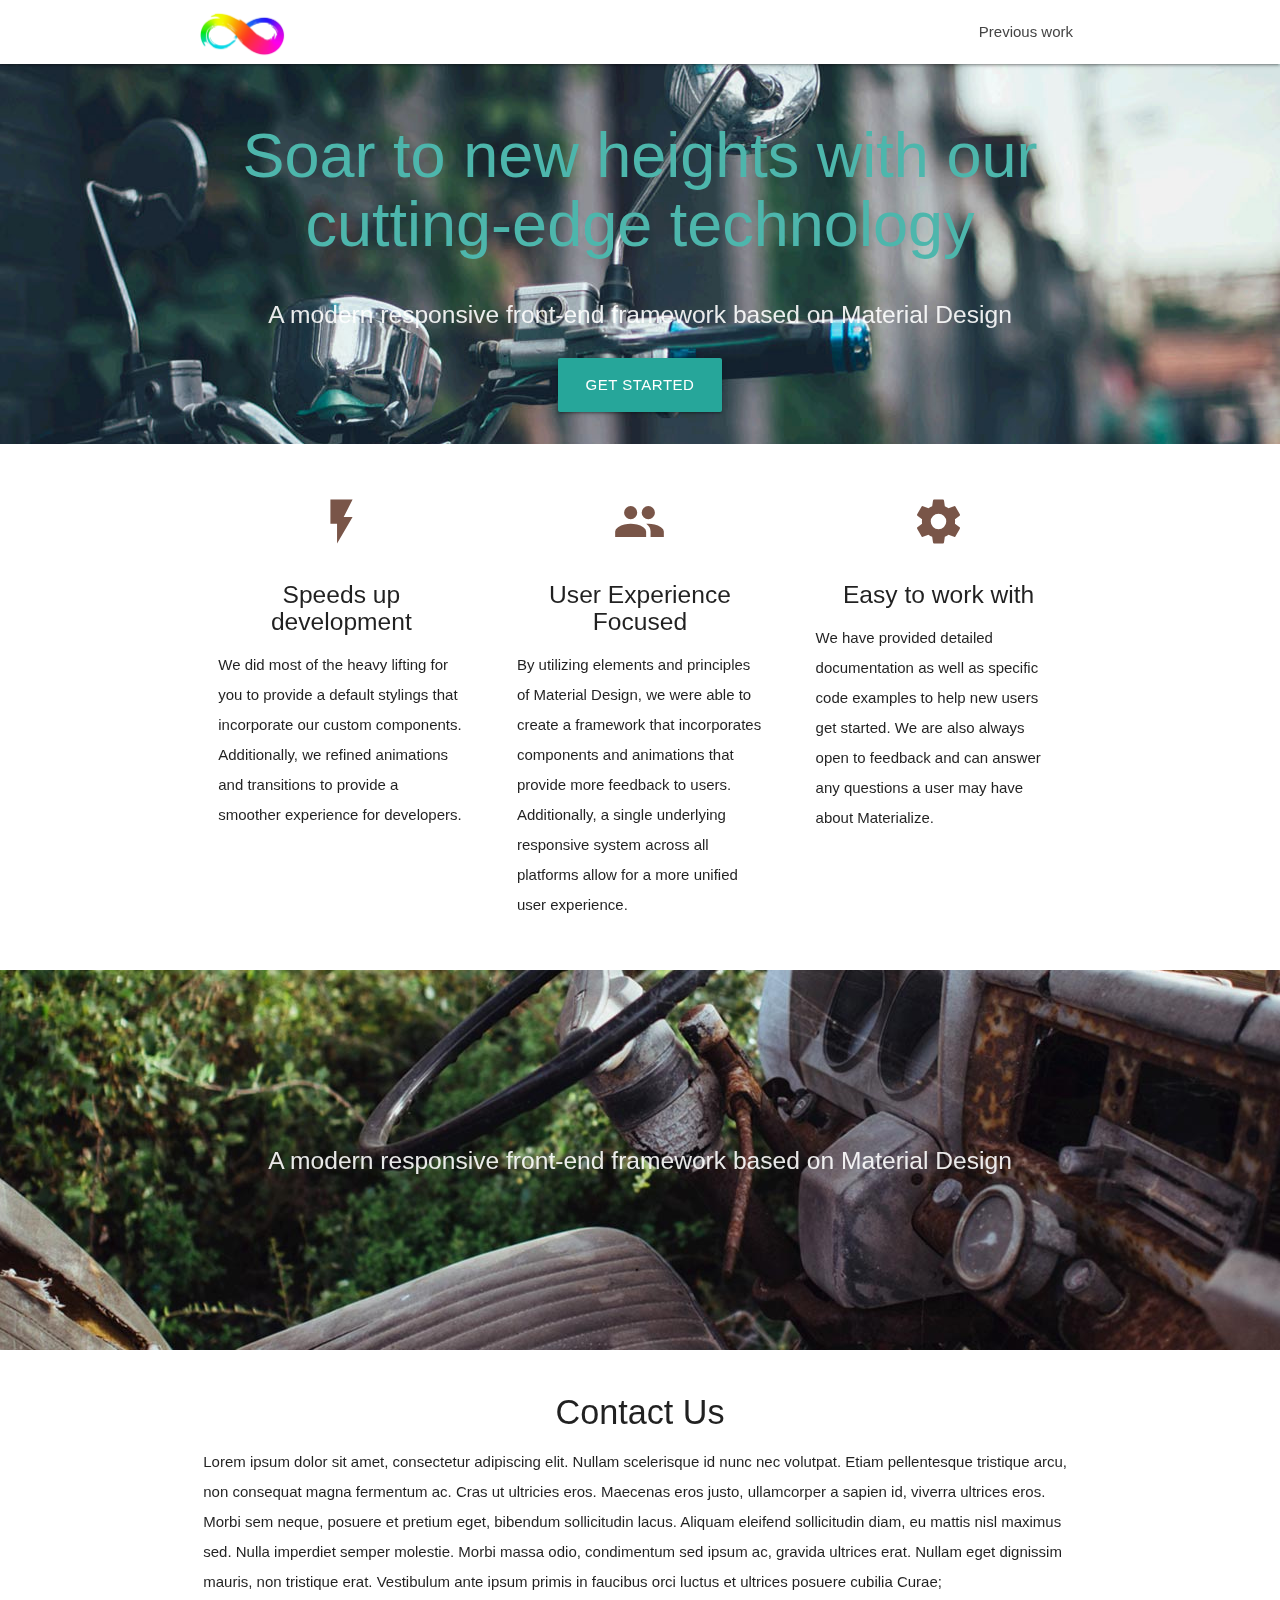
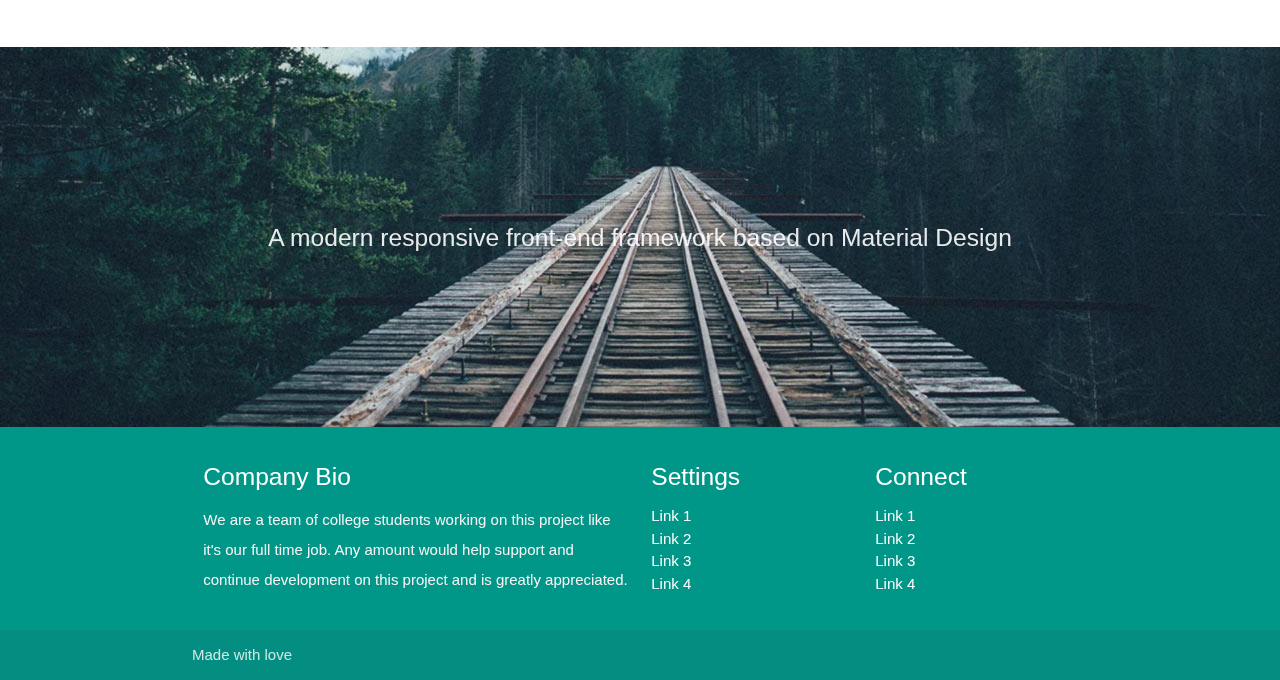
==== index.html @ ce15eb1c "change" ====
<!DOCTYPE html>
<html lang="en">
<head>
  <meta http-equiv="Content-Type" content="text/html; charset=UTF-8"/>
  <meta name="viewport" content="width=device-width, initial-scale=1"/>
  <title>byazit</title>

  <!-- CSS  -->
  <link href="https://fonts.googleapis.com/icon?family=Material+Icons" rel="stylesheet">
  <link href="css/materialize.min.css" type="text/css" rel="stylesheet" media="screen,projection"/>
  <link href="css/style.css" type="text/css" rel="stylesheet" media="screen,projection"/>
</head>
<body>
  <nav class="white" role="navigation">
    <div class="nav-wrapper container">
      <!-- <a id="logo-container" href="#" class="brand-logo">Logo</a> -->
	  <a href="https://byazit.github.io/"><img id="logo-container" src="logo.png" class="myLogo"></a>
      <ul class="right hide-on-med-and-down">
        <li><a href="#page-footer">Previous work</a></li>
      </ul>

      <ul id="nav-mobile" class="sidenav">
        <li><a href="#">Previous work</a></li>
      </ul>
      <a href="#" data-target="nav-mobile" class="sidenav-trigger"><i class="material-icons">menu</i></a>
    </div>
  </nav>

  <div id="index-banner" class="parallax-container">
    <div class="section no-pad-bot">
      <div class="container">
        <br><br>
        <h1 class="header center teal-text text-lighten-2">Soar to new heights with our cutting-edge technology</h1>
        <div class="row center">
          <h5 class="header col s12 light">A modern responsive front-end framework based on Material Design</h5>
        </div>
        <div class="row center">
          <a href="http://materializecss.com/getting-started.html" id="download-button" class="btn-large waves-effect waves-light teal lighten-1">Get Started</a>
        </div>
        <br><br>

      </div>
    </div>
    <div class="parallax"><img src="background1.jpg" alt="Unsplashed background img 1"></div>
  </div>


  <div class="container">
    <div class="section">

      <!--   Icon Section   -->
      <div class="row">
        <div class="col s12 m4">
          <div class="icon-block">
            <h2 class="center brown-text"><i class="material-icons">flash_on</i></h2>
            <h5 class="center">Speeds up development</h5>

            <p class="light">We did most of the heavy lifting for you to provide a default stylings that incorporate our custom components. Additionally, we refined animations and transitions to provide a smoother experience for developers.</p>
          </div>
        </div>

        <div class="col s12 m4">
          <div class="icon-block">
            <h2 class="center brown-text"><i class="material-icons">group</i></h2>
            <h5 class="center">User Experience Focused</h5>

            <p class="light">By utilizing elements and principles of Material Design, we were able to create a framework that incorporates components and animations that provide more feedback to users. Additionally, a single underlying responsive system across all platforms allow for a more unified user experience.</p>
          </div>
        </div>

        <div class="col s12 m4">
          <div class="icon-block">
            <h2 class="center brown-text"><i class="material-icons">settings</i></h2>
            <h5 class="center">Easy to work with</h5>

            <p class="light">We have provided detailed documentation as well as specific code examples to help new users get started. We are also always open to feedback and can answer any questions a user may have about Materialize.</p>
          </div>
        </div>
      </div>

    </div>
  </div>


  <div class="parallax-container valign-wrapper">
    <div class="section no-pad-bot">
      <div class="container">
        <div class="row center">
          <h5 class="header col s12 light">A modern responsive front-end framework based on Material Design</h5>
        </div>
      </div>
    </div>
    <div class="parallax"><img src="background2.jpg" alt="Unsplashed background img 2"></div>
  </div>

  <div class="container">
    <div class="section">

      <div class="row">
        <div class="col s12 center">
          <h3><i class="mdi-content-send brown-text"></i></h3>
          <h4>Contact Us</h4>
          <p class="left-align light">Lorem ipsum dolor sit amet, consectetur adipiscing elit. Nullam scelerisque id nunc nec volutpat. Etiam pellentesque tristique arcu, non consequat magna fermentum ac. Cras ut ultricies eros. Maecenas eros justo, ullamcorper a sapien id, viverra ultrices eros. Morbi sem neque, posuere et pretium eget, bibendum sollicitudin lacus. Aliquam eleifend sollicitudin diam, eu mattis nisl maximus sed. Nulla imperdiet semper molestie. Morbi massa odio, condimentum sed ipsum ac, gravida ultrices erat. Nullam eget dignissim mauris, non tristique erat. Vestibulum ante ipsum primis in faucibus orci luctus et ultrices posuere cubilia Curae;</p>
        </div>
      </div>

    </div>
  </div>


  <div class="parallax-container valign-wrapper" id="previous-work">
    <div class="section no-pad-bot">
      <div class="container">
        <div class="row center">
          <h5 class="header col s12 light">A modern responsive front-end framework based on Material Design</h5>
        </div>
      </div>
    </div>
    <div class="parallax"><img src="background3.jpg" alt="Unsplashed background img 3"></div>
  </div>

  <footer class="page-footer teal">
    <div class="container">
      <div class="row">
        <div class="col l6 s12">
          <h5 class="white-text">Company Bio</h5>
          <p class="grey-text text-lighten-4">We are a team of college students working on this project like it's our full time job. Any amount would help support and continue development on this project and is greatly appreciated.</p>


        </div>
        <div class="col l3 s12">
          <h5 class="white-text">Settings</h5>
          <ul>
            <li><a class="white-text" href="#!">Link 1</a></li>
            <li><a class="white-text" href="#!">Link 2</a></li>
            <li><a class="white-text" href="#!">Link 3</a></li>
            <li><a class="white-text" href="#!">Link 4</a></li>
          </ul>
        </div>
        <div class="col l3 s12">
          <h5 class="white-text">Connect</h5>
          <ul>
            <li><a class="white-text" href="#!">Link 1</a></li>
            <li><a class="white-text" href="#!">Link 2</a></li>
            <li><a class="white-text" href="#!">Link 3</a></li>
            <li><a class="white-text" href="#!">Link 4</a></li>
          </ul>
        </div>
      </div>
    </div>
    <div class="footer-copyright">
      <div class="container">
        Made with love
      </div>
    </div>
  </footer>


  <!--  Scripts-->
  <script src="https://code.jquery.com/jquery-2.1.1.min.js"></script>
  <script src="js/materialize.min.js"></script>
  <script src="js/init.js"></script>

  </body>
</html>
---- css/style.css ----
/* Custom Stylesheet */
/**
 * Use this file to override Materialize files so you can update
 * the core Materialize files in the future
 *
 * Made By MaterializeCSS.com
 */

nav ul a,
nav .brand-logo {
  color: #444;
}

p {
  line-height: 2rem;
}

.sidenav-trigger {
  color: #26a69a;
}

.parallax-container {
  min-height: 380px;
  line-height: 0;
  height: auto;
  color: rgba(255,255,255,.9);
}
  .parallax-container .section {
    width: 100%;
  }

@media only screen and (max-width : 992px) {
  .parallax-container .section {
    position: absolute;
    top: 40%;
  }
  #index-banner .section {
    top: 10%;
  }
}

@media only screen and (max-width : 600px) {
  #index-banner .section {
    top: 0;
  }
}

.icon-block {
  padding: 0 15px;
}
.icon-block .material-icons {
  font-size: inherit;
}

footer.page-footer {
  margin: 0;
}
/****byazit***/
.myLogo{  
  border-radius: 4px;
  padding: 5px;
  width: 100px;
}
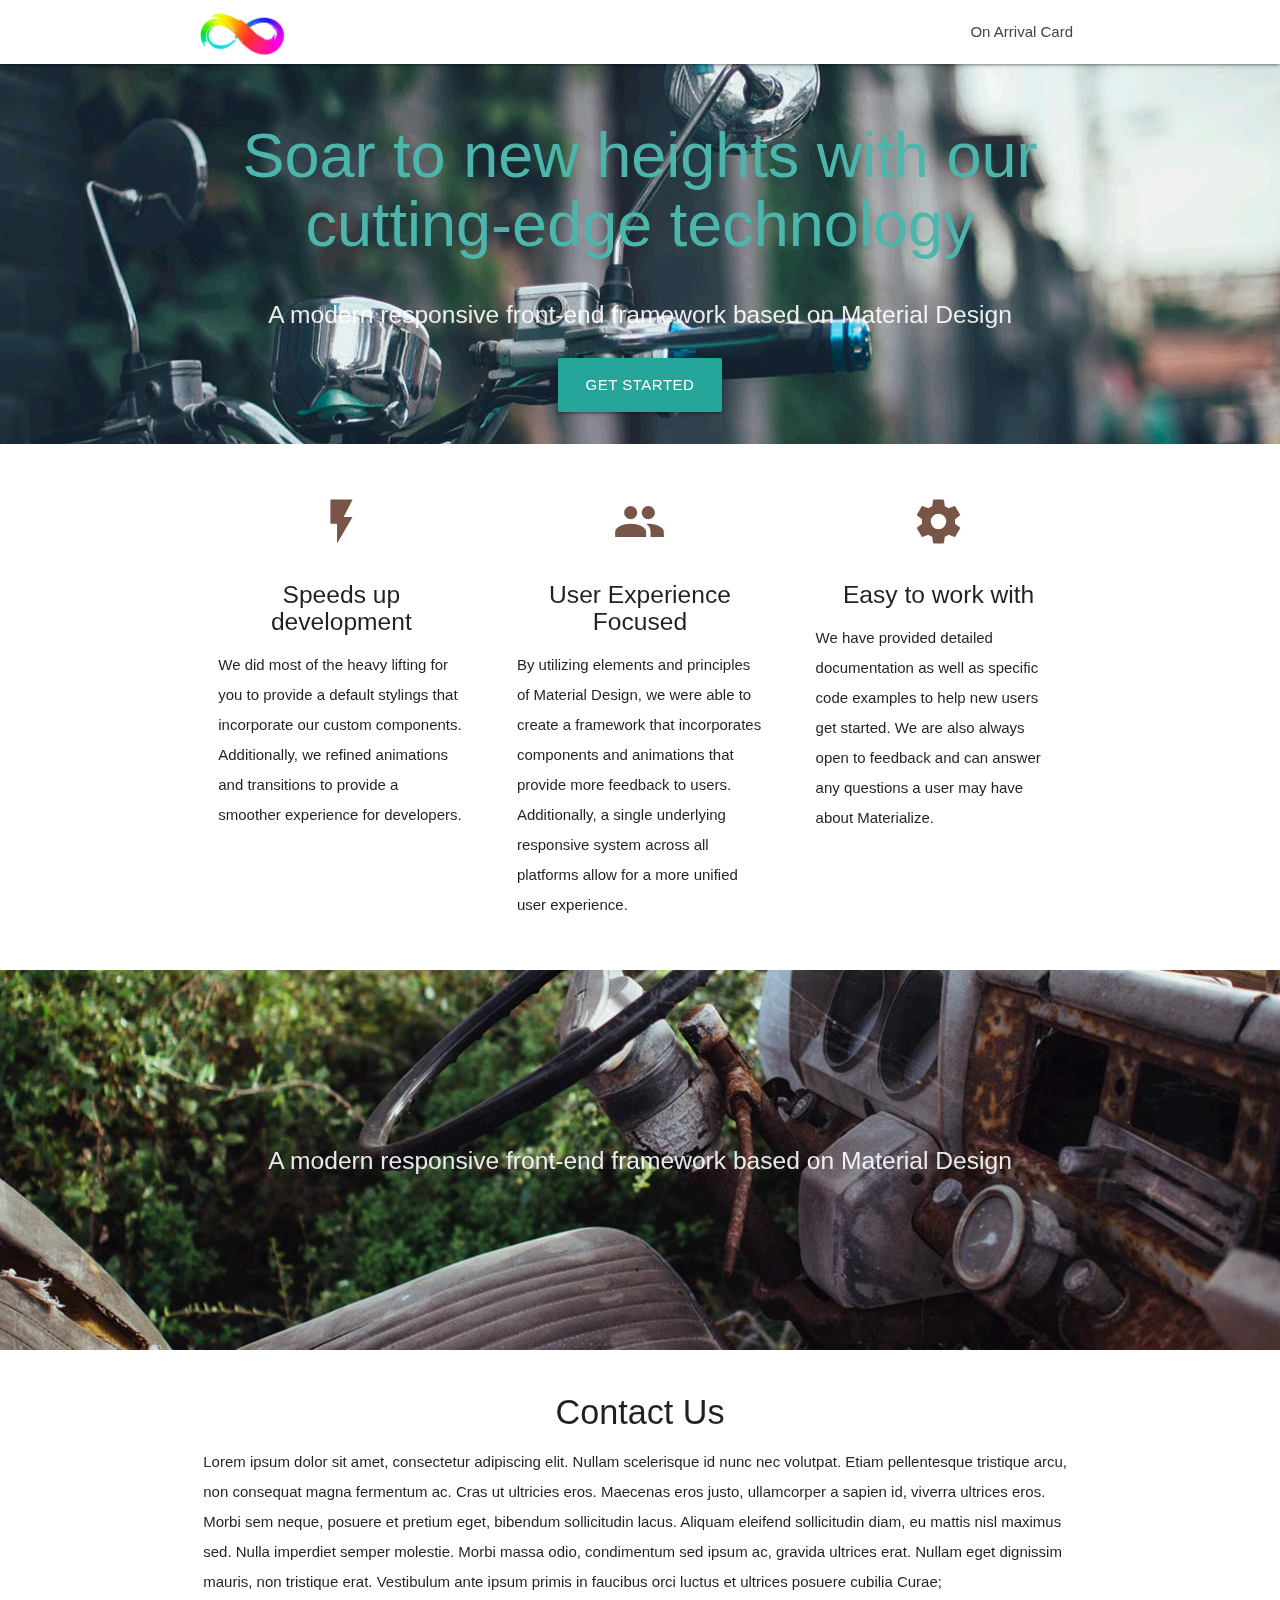
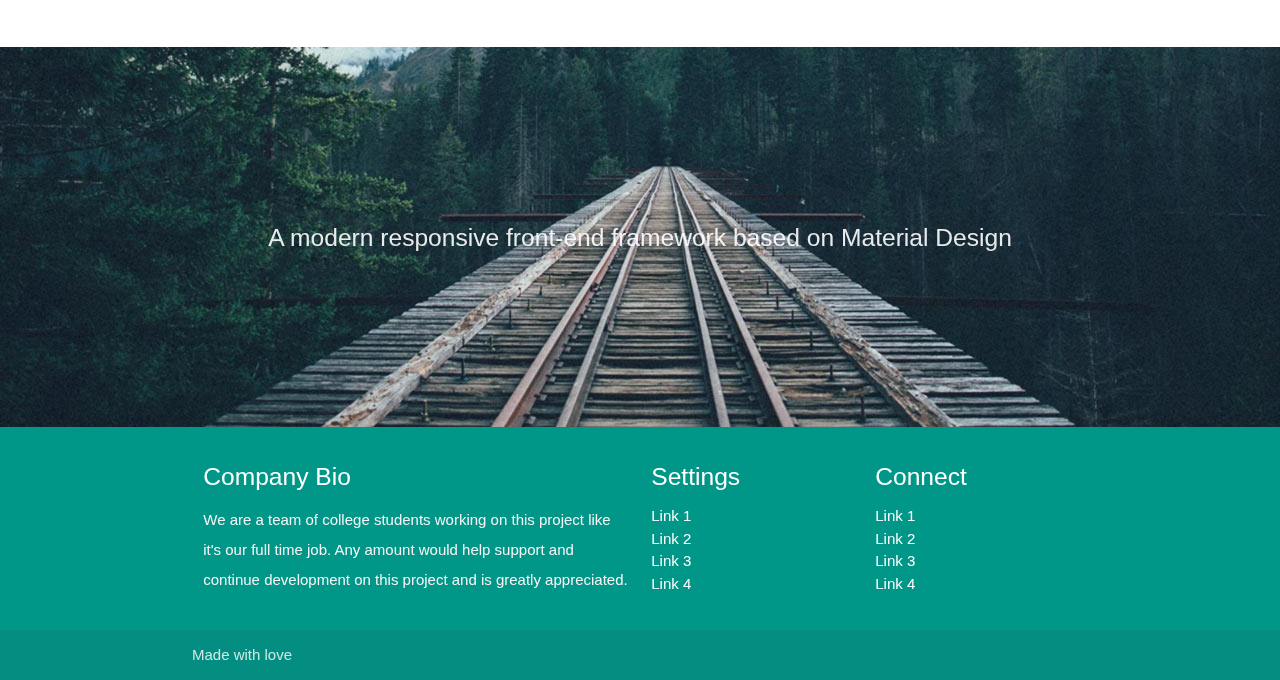
==== commit 21174b6e: "on arrival card" ====
--- a/index.html
+++ b/index.html
@@ -16,11 +16,11 @@
       <!-- <a id="logo-container" href="#" class="brand-logo">Logo</a> -->
 	  <a href="https://byazit.github.io/"><img id="logo-container" src="logo.png" class="myLogo"></a>
       <ul class="right hide-on-med-and-down">
-        <li><a href="#page-footer">Previous work</a></li>
+        <li><a href="/onArrCard.html">On Arrival Card</a></li>
       </ul>
 
       <ul id="nav-mobile" class="sidenav">
-        <li><a href="#">Previous work</a></li>
+        <li><a href="/onArrCard.html">On Arrival Card</a></li>
       </ul>
       <a href="#" data-target="nav-mobile" class="sidenav-trigger"><i class="material-icons">menu</i></a>
     </div>
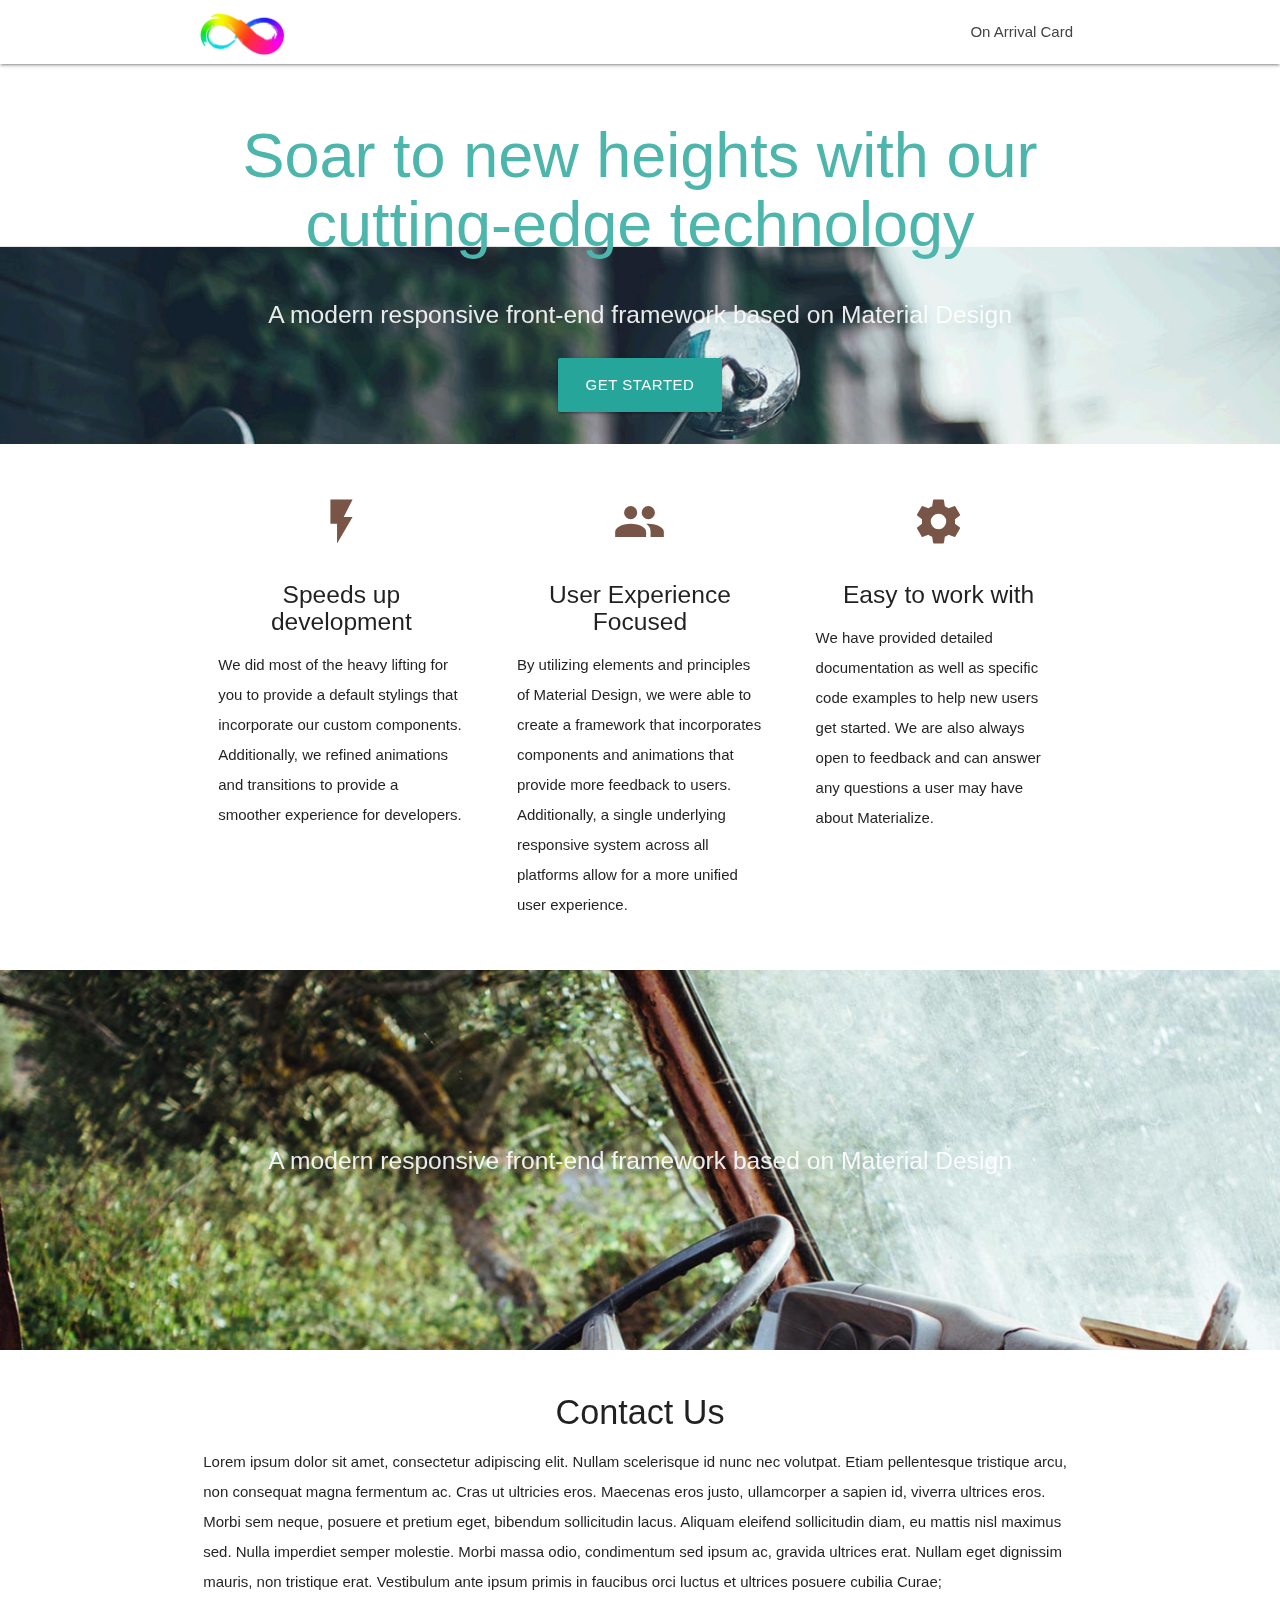
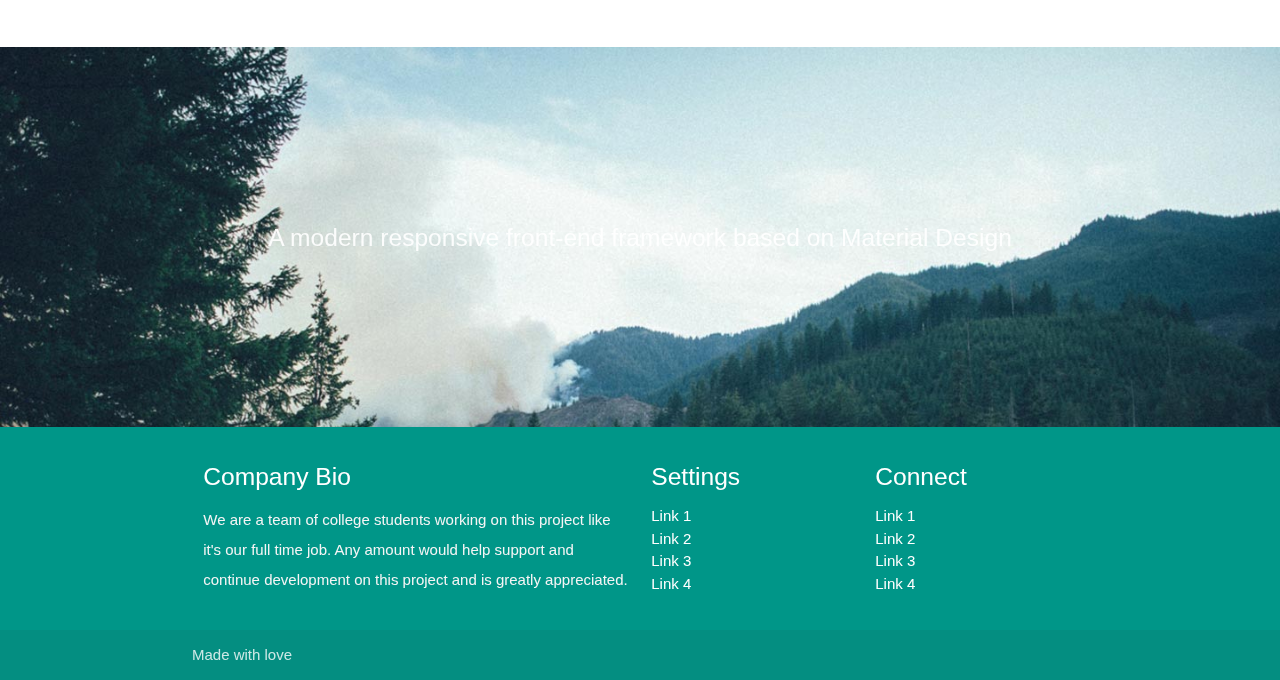
==== commit cc0df21c: "fixed picture" ====
--- a/index.html
+++ b/index.html
@@ -14,7 +14,7 @@
   <nav class="white" role="navigation">
     <div class="nav-wrapper container">
       <!-- <a id="logo-container" href="#" class="brand-logo">Logo</a> -->
-	  <a href="https://byazit.github.io/"><img id="logo-container" src="logo.png" class="myLogo"></a>
+	  <a href="https://byazit.github.io/"><img id="logo-container" src="images/logo.png" class="myLogo"></a>
       <ul class="right hide-on-med-and-down">
         <li><a href="/onArrCard.html">On Arrival Card</a></li>
       </ul>
@@ -41,7 +41,7 @@
 
       </div>
     </div>
-    <div class="parallax"><img src="background1.jpg" alt="Unsplashed background img 1"></div>
+    <div class="parallax"><img src="images/background1.jpg" alt="Unsplashed background img 1"></div>
   </div>
 
 
@@ -90,7 +90,7 @@
         </div>
       </div>
     </div>
-    <div class="parallax"><img src="background2.jpg" alt="Unsplashed background img 2"></div>
+    <div class="parallax"><img src="images/background2.jpg" alt="Unsplashed background img 2"></div>
   </div>
 
   <div class="container">
@@ -116,7 +116,7 @@
         </div>
       </div>
     </div>
-    <div class="parallax"><img src="background3.jpg" alt="Unsplashed background img 3"></div>
+    <div class="parallax"><img src="images/background3.jpg" alt="Unsplashed background img 3"></div>
   </div>
 
   <footer class="page-footer teal">
--- a/css/style.css
+++ b/css/style.css
@@ -23,17 +23,19 @@
   min-height: 380px;
   line-height: 0;
   height: auto;
-  color: rgba(255,255,255,.9);
+  color: rgba(255, 255, 255, .9);
 }
-  .parallax-container .section {
-    width: 100%;
-  }
+
+.parallax-container .section {
+  width: 100%;
+}
 
 @media only screen and (max-width : 992px) {
   .parallax-container .section {
     position: absolute;
     top: 40%;
   }
+
   #index-banner .section {
     top: 10%;
   }
@@ -48,6 +50,7 @@
 .icon-block {
   padding: 0 15px;
 }
+
 .icon-block .material-icons {
   font-size: inherit;
 }
@@ -55,9 +58,77 @@
 footer.page-footer {
   margin: 0;
 }
+
 /****byazit***/
-.myLogo{  
+.myLogo {
   border-radius: 4px;
   padding: 5px;
   width: 100px;
+}
+
+/* Custom styles to center the image within each column */
+.center-img {
+  display: flex;
+  justify-content: center;
+  align-items: center;
+  height: 100%;
+  /* Ensures the image takes the full height of the column */
+}
+
+/* Custom styles to add a black border to rows and columns */
+.blackBorder {
+  padding-top: 40px;
+  border: 1px solid black;
+  margin-bottom: 10px;
+  margin-top: 100px;
+}
+
+.col:last-child {
+  border-right: none;
+  /* Remove right border for the last column in each row */
+}
+
+.tableMid {
+  border: 1px solid #ddd;
+  margin-left: auto;
+  margin-right: auto;
+  position: relative;
+  width: 40vw;
+}
+.fullWidth{
+  width:100%;
+}
+.cusTwoWidth{
+  min-width: 25vh;
+}
+.cusThreeWidth{
+  width: 20%;
+}
+.dateDiv{
+  float: left; 
+  margin-left: 10px;
+}
+th,
+td {  
+  padding: 8px;
+}
+.blackBorder td{
+  border: 1px solid black;
+}
+.blackBorderBottom{
+  border-bottom: 1px solid black;
+}
+
+input[type="text"] {
+  border: none;
+  outline: none;
+}
+
+input[type="text"]::placeholder {
+  color: black;
+}
+img {
+  top: 0;
+  left: 0;
+  width: 40vw;
 }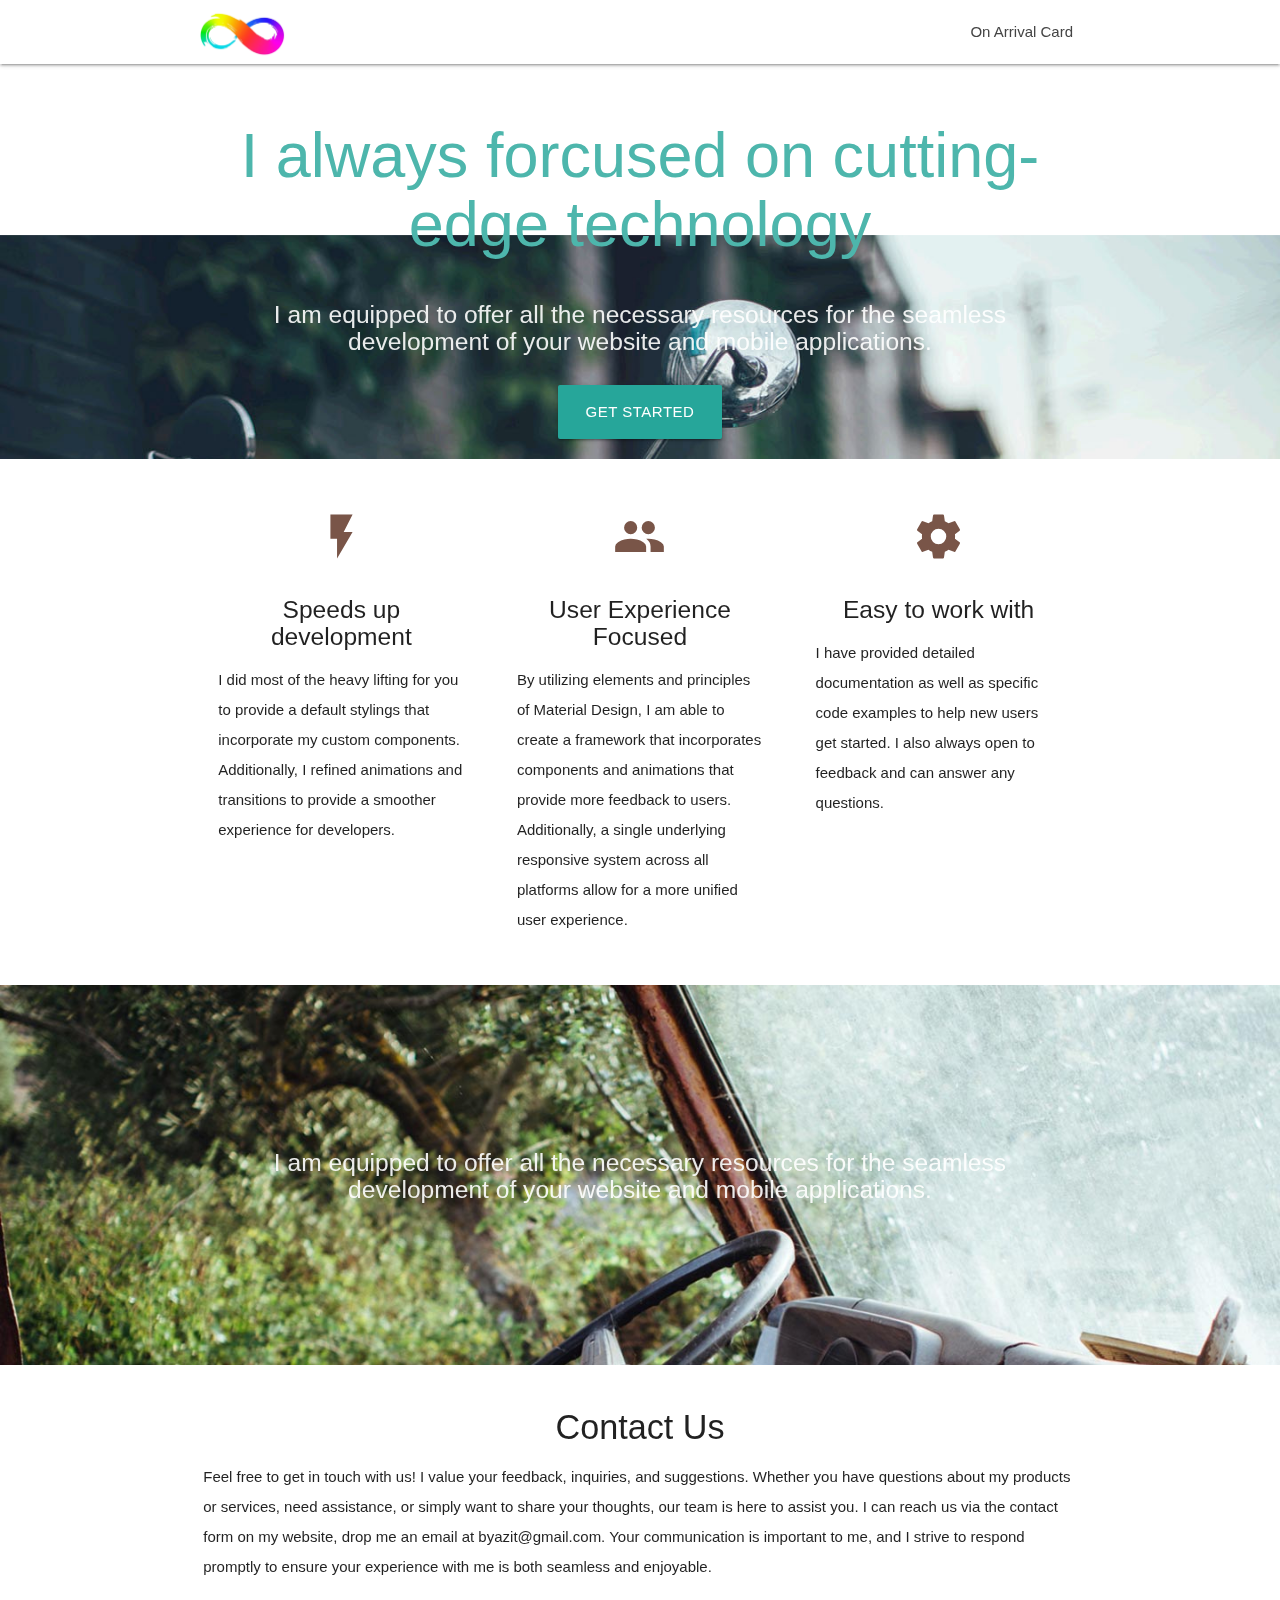
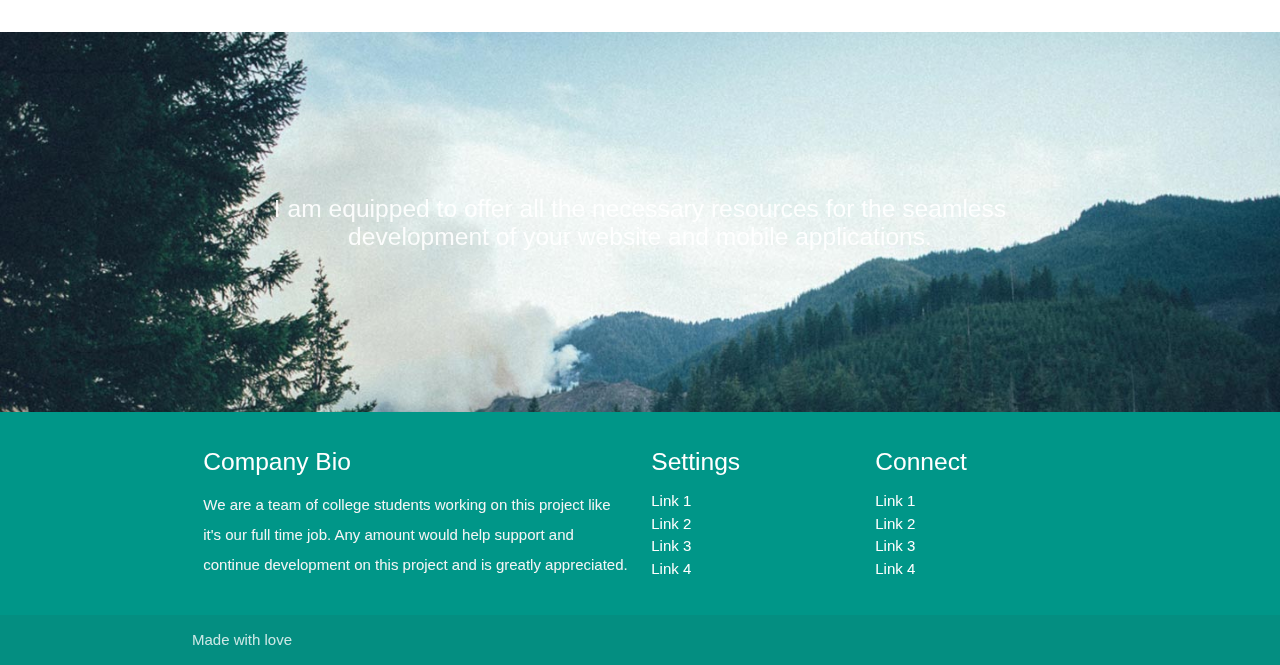
==== commit cafb1f39: "minor change" ====
--- a/index.html
+++ b/index.html
@@ -30,9 +30,9 @@
     <div class="section no-pad-bot">
       <div class="container">
         <br><br>
-        <h1 class="header center teal-text text-lighten-2">Soar to new heights with our cutting-edge technology</h1>
+        <h1 class="header center teal-text text-lighten-2">I always forcused on cutting-edge technology</h1>
         <div class="row center">
-          <h5 class="header col s12 light">A modern responsive front-end framework based on Material Design</h5>
+          <h5 class="header col s12 light">I am equipped to offer all the necessary resources for the seamless development of your website and mobile applications.</h5>
         </div>
         <div class="row center">
           <a href="http://materializecss.com/getting-started.html" id="download-button" class="btn-large waves-effect waves-light teal lighten-1">Get Started</a>
@@ -55,7 +55,7 @@
             <h2 class="center brown-text"><i class="material-icons">flash_on</i></h2>
             <h5 class="center">Speeds up development</h5>
 
-            <p class="light">We did most of the heavy lifting for you to provide a default stylings that incorporate our custom components. Additionally, we refined animations and transitions to provide a smoother experience for developers.</p>
+             <p class="light">I did most of the heavy lifting for you to provide a default stylings that incorporate my custom components. Additionally, I refined animations and transitions to provide a smoother experience for developers.</p>
           </div>
         </div>
 
@@ -64,7 +64,7 @@
             <h2 class="center brown-text"><i class="material-icons">group</i></h2>
             <h5 class="center">User Experience Focused</h5>
 
-            <p class="light">By utilizing elements and principles of Material Design, we were able to create a framework that incorporates components and animations that provide more feedback to users. Additionally, a single underlying responsive system across all platforms allow for a more unified user experience.</p>
+            <p class="light">By utilizing elements and principles of Material Design, I am able to create a framework that incorporates components and animations that provide more feedback to users. Additionally, a single underlying responsive system across all platforms allow for a more unified user experience.</p>
           </div>
         </div>
 
@@ -73,7 +73,7 @@
             <h2 class="center brown-text"><i class="material-icons">settings</i></h2>
             <h5 class="center">Easy to work with</h5>
 
-            <p class="light">We have provided detailed documentation as well as specific code examples to help new users get started. We are also always open to feedback and can answer any questions a user may have about Materialize.</p>
+            <p class="light">I have provided detailed documentation as well as specific code examples to help new users get started. I also always open to feedback and can answer any questions.</p>
           </div>
         </div>
       </div>
@@ -86,7 +86,7 @@
     <div class="section no-pad-bot">
       <div class="container">
         <div class="row center">
-          <h5 class="header col s12 light">A modern responsive front-end framework based on Material Design</h5>
+          <h5 class="header col s12 light">I am equipped to offer all the necessary resources for the seamless development of your website and mobile applications.</h5>
         </div>
       </div>
     </div>
@@ -100,7 +100,7 @@
         <div class="col s12 center">
           <h3><i class="mdi-content-send brown-text"></i></h3>
           <h4>Contact Us</h4>
-          <p class="left-align light">Lorem ipsum dolor sit amet, consectetur adipiscing elit. Nullam scelerisque id nunc nec volutpat. Etiam pellentesque tristique arcu, non consequat magna fermentum ac. Cras ut ultricies eros. Maecenas eros justo, ullamcorper a sapien id, viverra ultrices eros. Morbi sem neque, posuere et pretium eget, bibendum sollicitudin lacus. Aliquam eleifend sollicitudin diam, eu mattis nisl maximus sed. Nulla imperdiet semper molestie. Morbi massa odio, condimentum sed ipsum ac, gravida ultrices erat. Nullam eget dignissim mauris, non tristique erat. Vestibulum ante ipsum primis in faucibus orci luctus et ultrices posuere cubilia Curae;</p>
+          <p class="left-align light">Feel free to get in touch with us! I value your feedback, inquiries, and suggestions. Whether you have questions about my products or services, need assistance, or simply want to share your thoughts, our team is here to assist you. I can reach us via the contact form on my website, drop me an email at byazit@gmail.com. Your communication is important to me, and I strive to respond promptly to ensure your experience with me is both seamless and enjoyable.</p>
         </div>
       </div>
 
@@ -112,7 +112,7 @@
     <div class="section no-pad-bot">
       <div class="container">
         <div class="row center">
-          <h5 class="header col s12 light">A modern responsive front-end framework based on Material Design</h5>
+          <h5 class="header col s12 light">I am equipped to offer all the necessary resources for the seamless development of your website and mobile applications.</h5>
         </div>
       </div>
     </div>
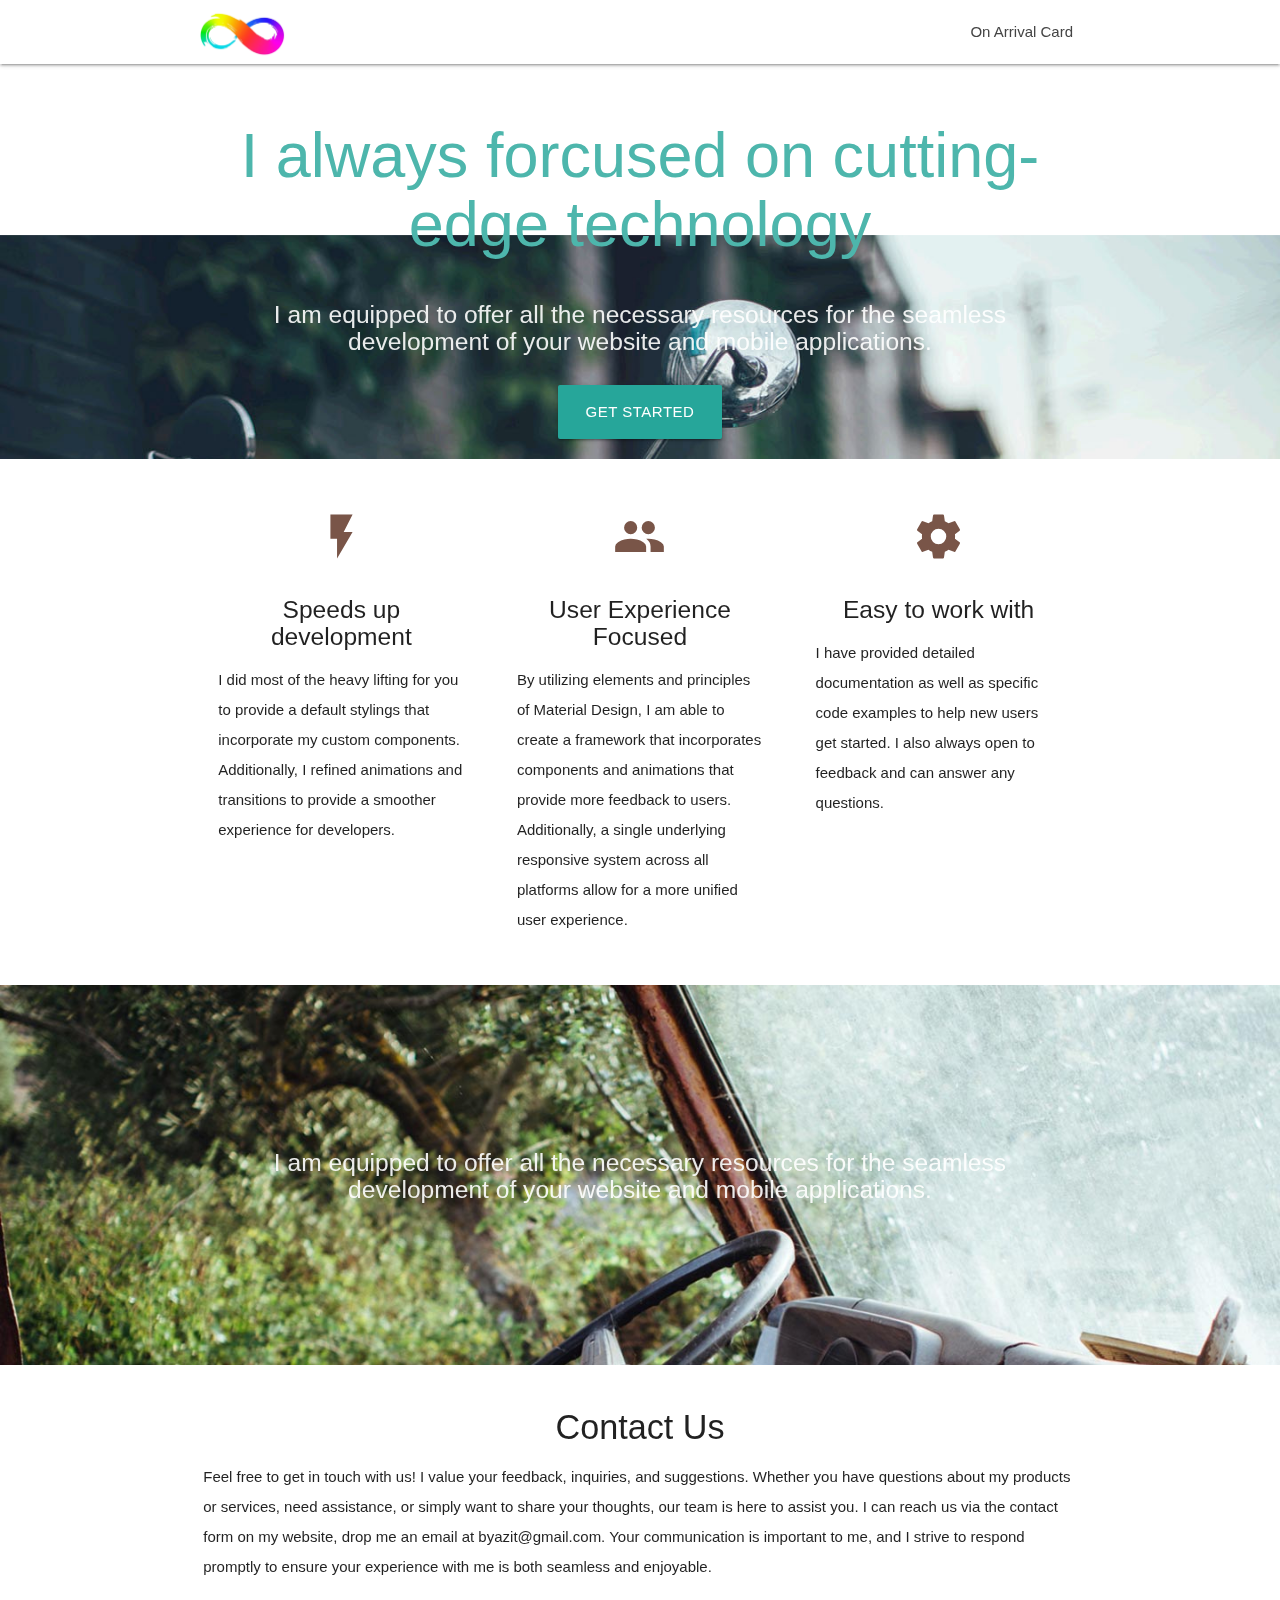
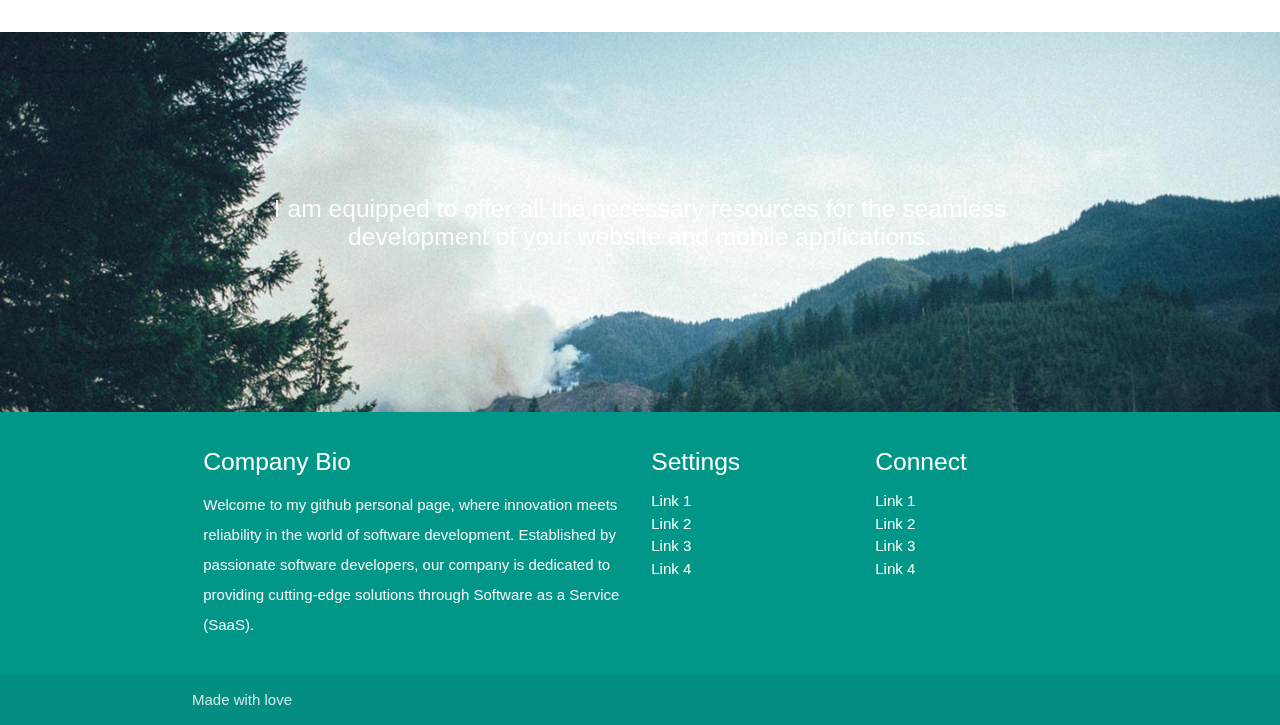
==== commit 0f87f93c: "minor changes" ====
--- a/index.html
+++ b/index.html
@@ -35,7 +35,7 @@
           <h5 class="header col s12 light">I am equipped to offer all the necessary resources for the seamless development of your website and mobile applications.</h5>
         </div>
         <div class="row center">
-          <a href="http://materializecss.com/getting-started.html" id="download-button" class="btn-large waves-effect waves-light teal lighten-1">Get Started</a>
+          <a href="#" id="download-button" class="btn-large waves-effect waves-light teal lighten-1">Get Started</a>
         </div>
         <br><br>
 
@@ -124,9 +124,7 @@
       <div class="row">
         <div class="col l6 s12">
           <h5 class="white-text">Company Bio</h5>
-          <p class="grey-text text-lighten-4">We are a team of college students working on this project like it's our full time job. Any amount would help support and continue development on this project and is greatly appreciated.</p>
-
-
+          <p class="grey-text text-lighten-4">Welcome to my github personal page, where innovation meets reliability in the world of software development. Established by passionate software developers, our company is dedicated to providing cutting-edge solutions through Software as a Service (SaaS).</p>
         </div>
         <div class="col l3 s12">
           <h5 class="white-text">Settings</h5>
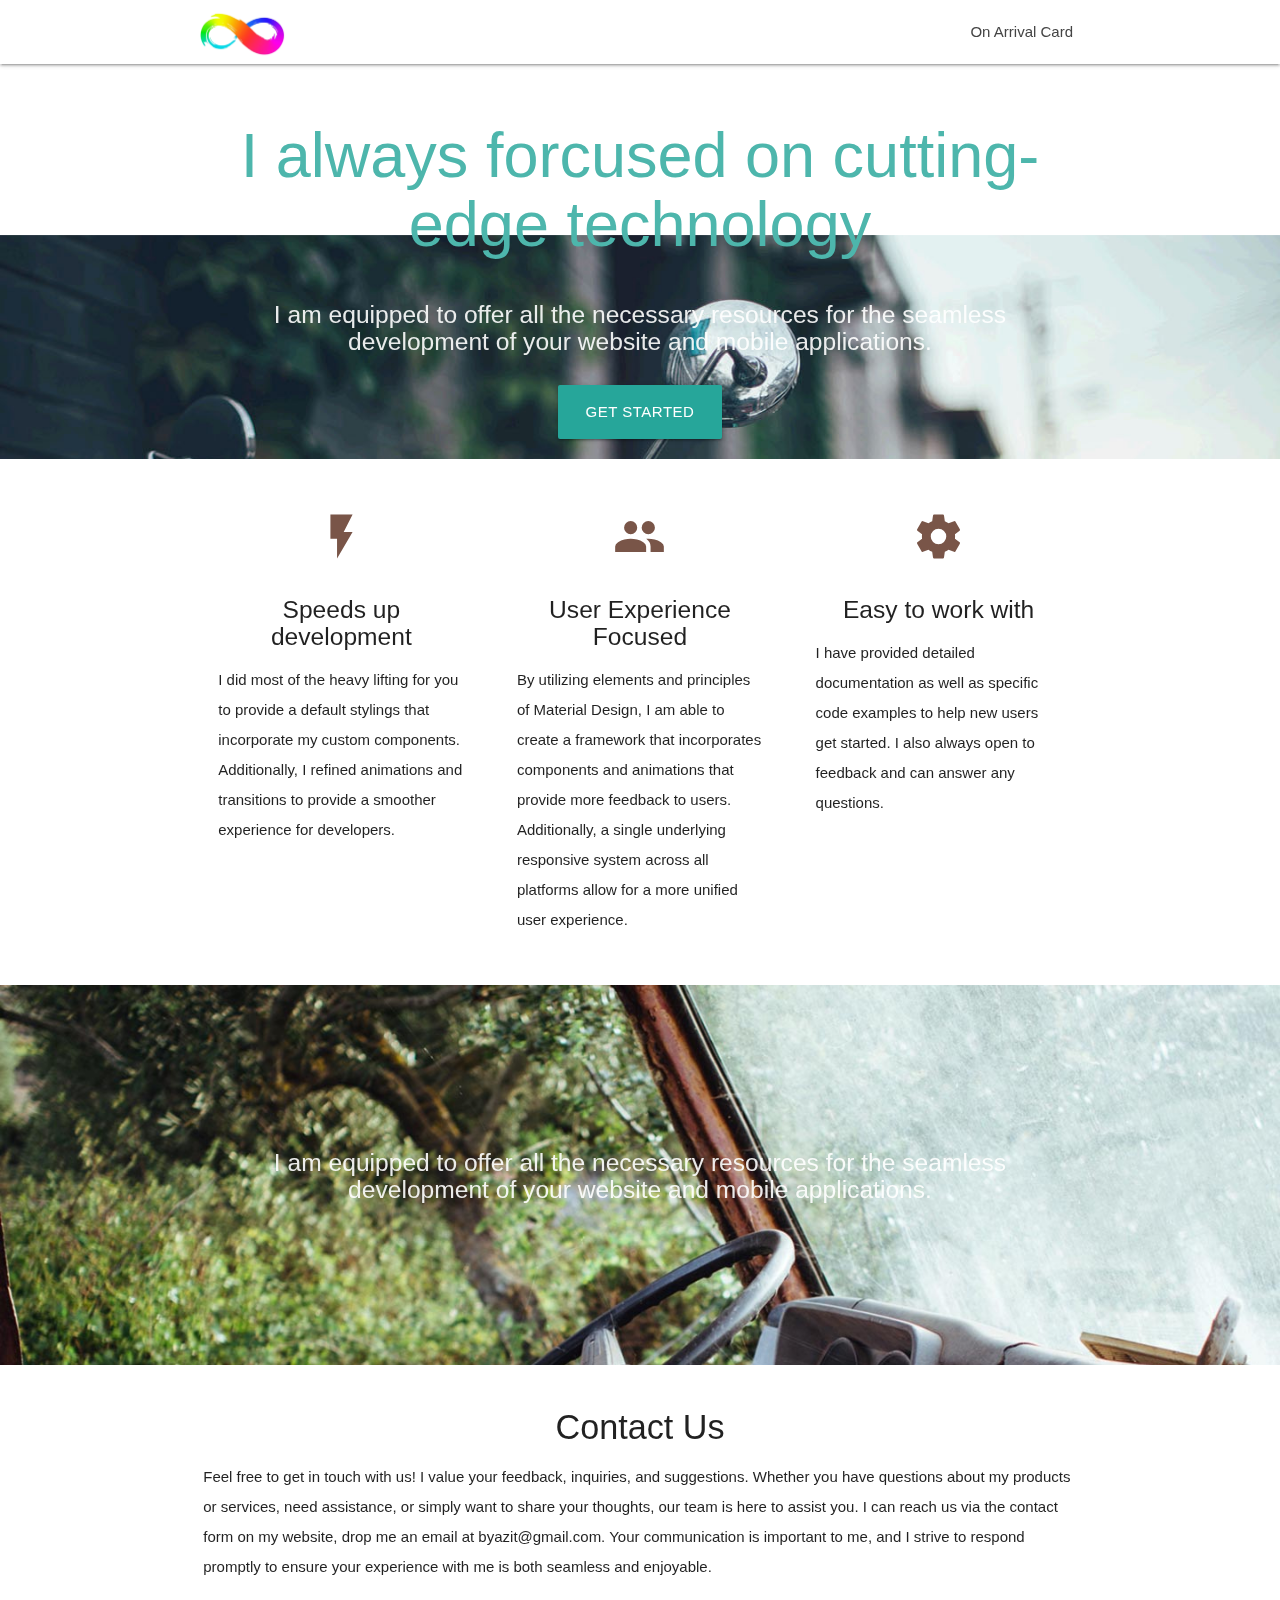
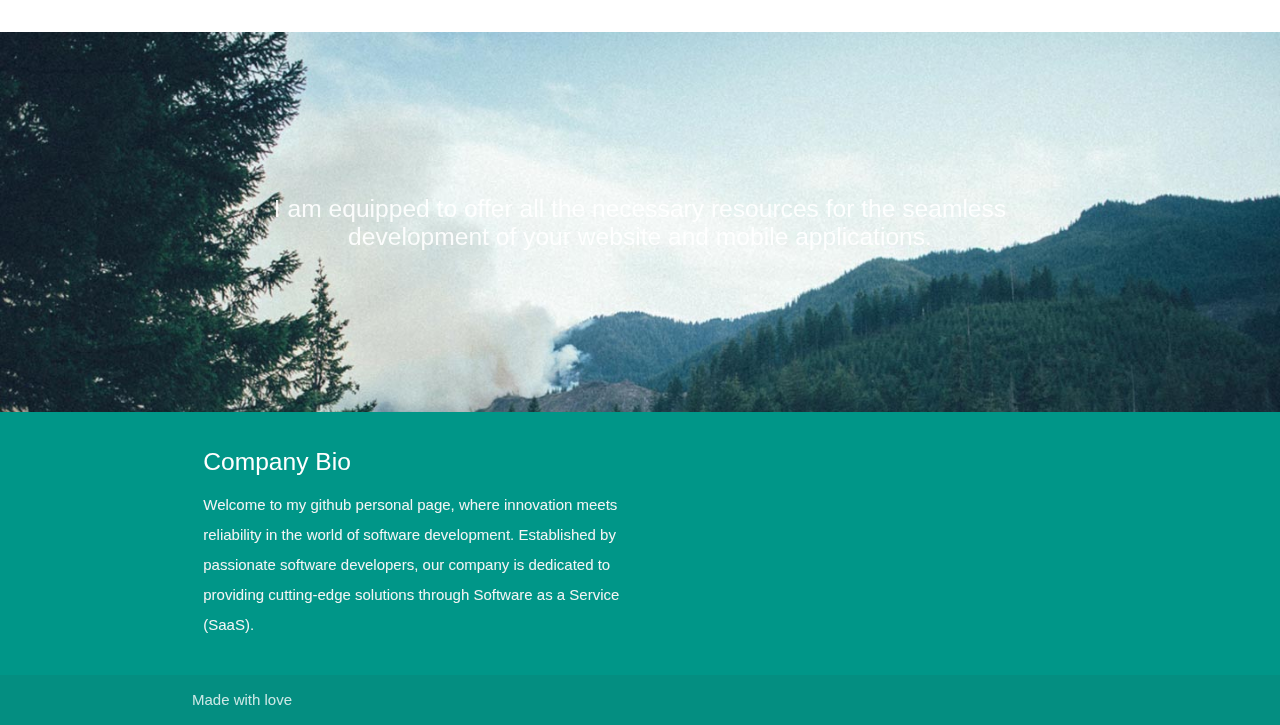
==== commit bf77bd22: "block some code" ====
--- a/index.html
+++ b/index.html
@@ -126,7 +126,7 @@
           <h5 class="white-text">Company Bio</h5>
           <p class="grey-text text-lighten-4">Welcome to my github personal page, where innovation meets reliability in the world of software development. Established by passionate software developers, our company is dedicated to providing cutting-edge solutions through Software as a Service (SaaS).</p>
         </div>
-        <div class="col l3 s12">
+        <!-- <div class="col l3 s12">
           <h5 class="white-text">Settings</h5>
           <ul>
             <li><a class="white-text" href="#!">Link 1</a></li>
@@ -143,7 +143,7 @@
             <li><a class="white-text" href="#!">Link 3</a></li>
             <li><a class="white-text" href="#!">Link 4</a></li>
           </ul>
-        </div>
+        </div> -->
       </div>
     </div>
     <div class="footer-copyright">
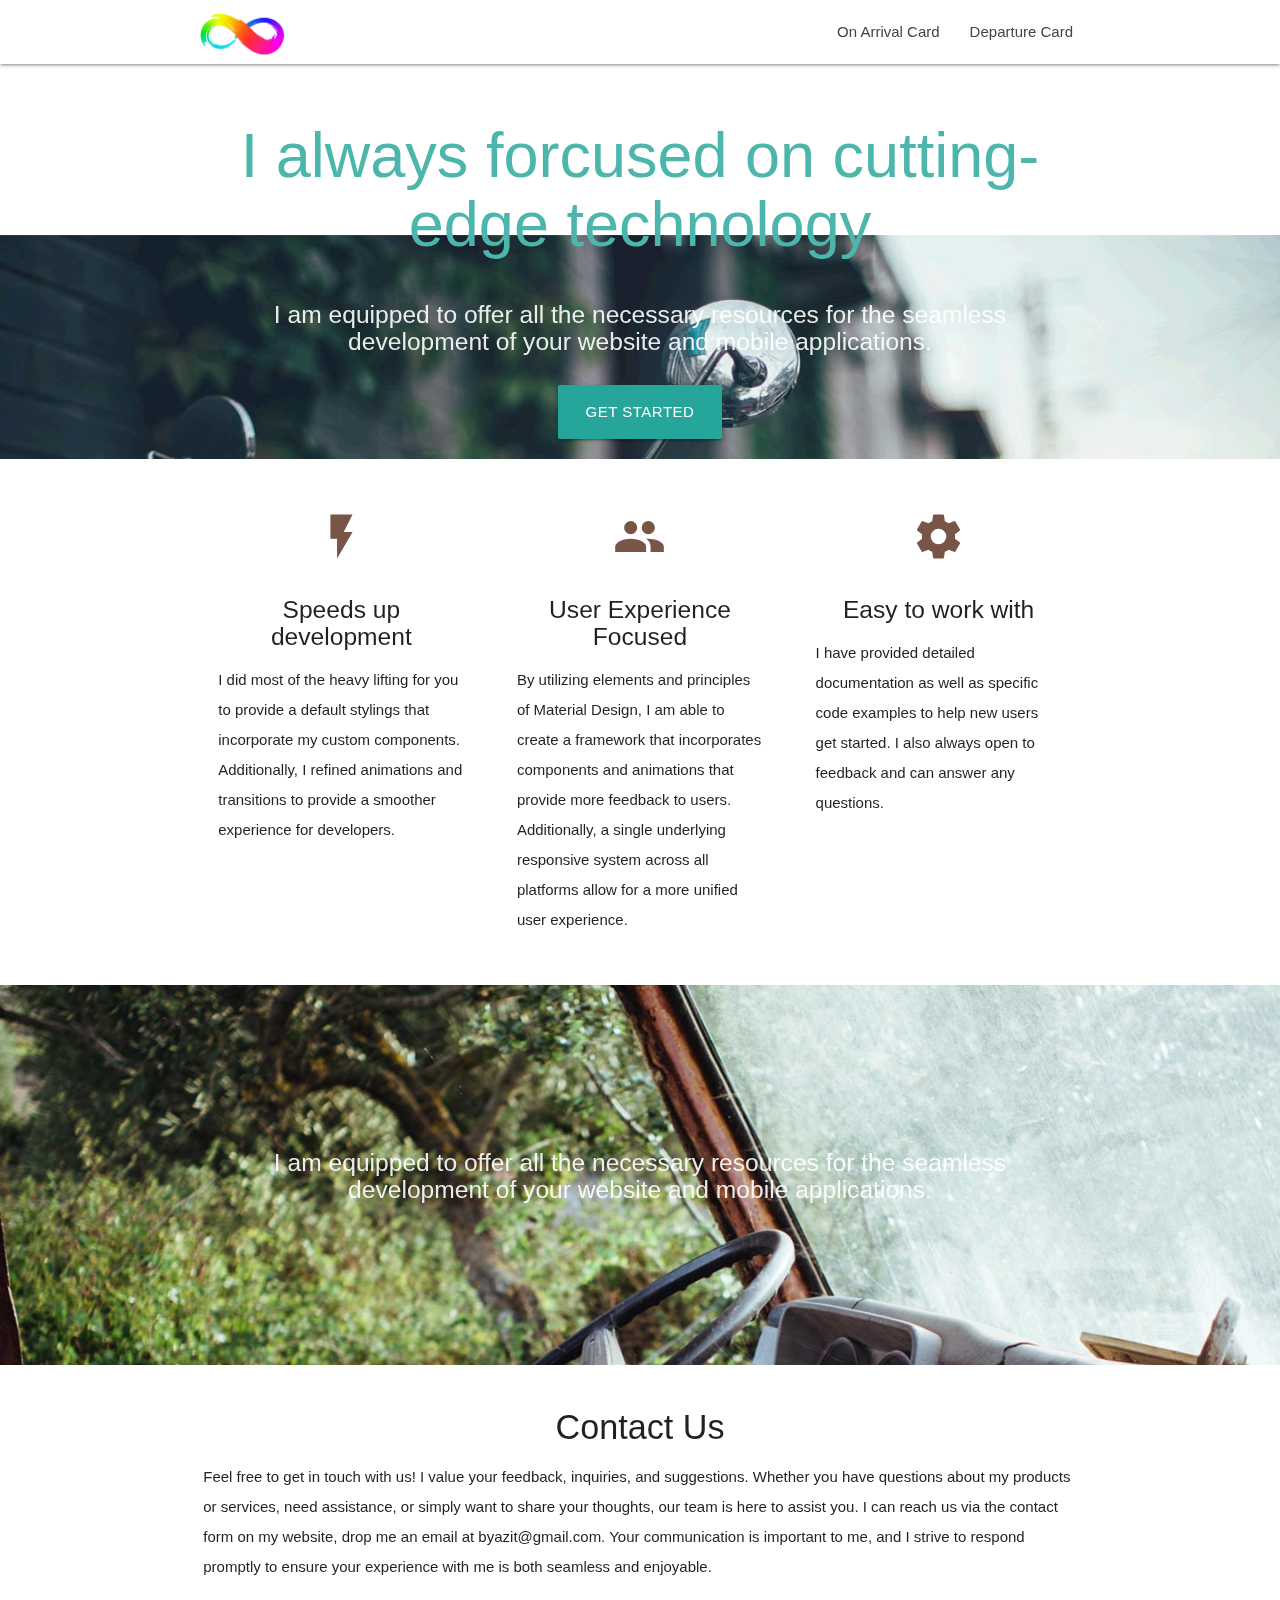
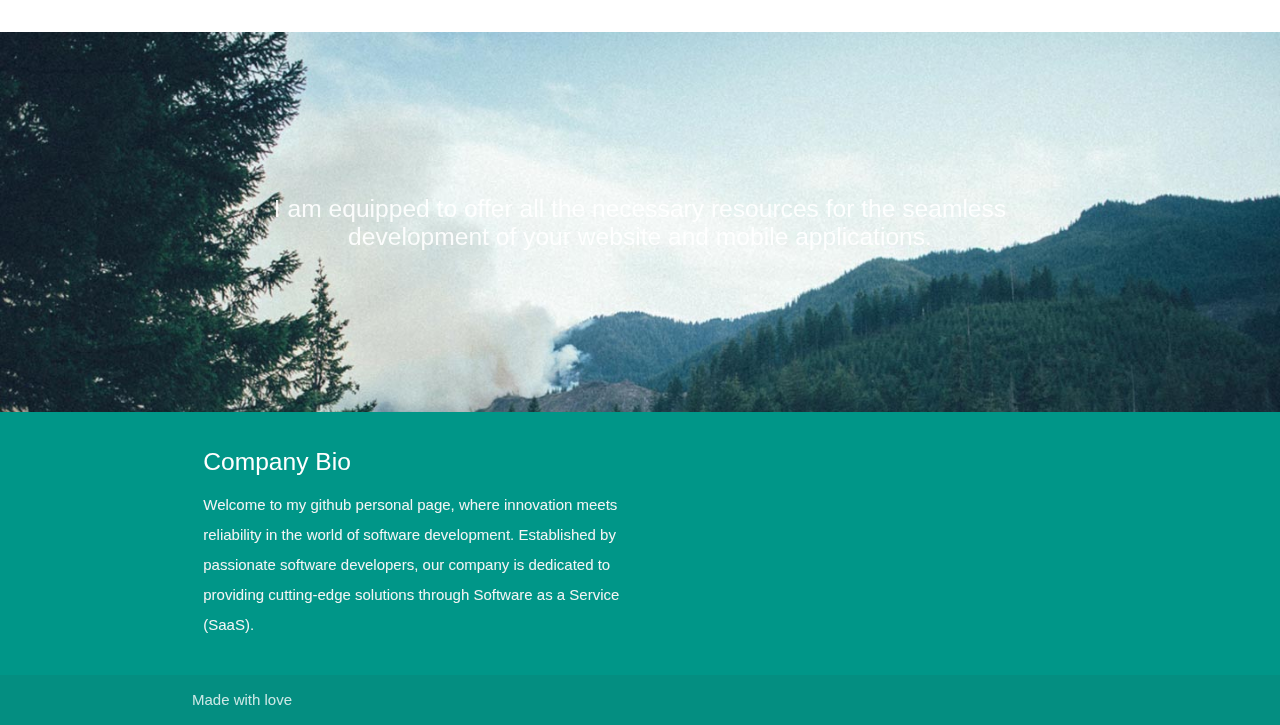
==== commit d19270ca: "try" ====
--- a/index.html
+++ b/index.html
@@ -17,10 +17,12 @@
 	  <a href="https://byazit.github.io/"><img id="logo-container" src="images/logo.png" class="myLogo"></a>
       <ul class="right hide-on-med-and-down">
         <li><a href="/onArrCard.html">On Arrival Card</a></li>
+        <li><a href="/departureCard.html">Departure Card</a></li>
       </ul>
 
       <ul id="nav-mobile" class="sidenav">
         <li><a href="/onArrCard.html">On Arrival Card</a></li>
+        <li><a href="/departureCard.html">Departure Card</a></li>
       </ul>
       <a href="#" data-target="nav-mobile" class="sidenav-trigger"><i class="material-icons">menu</i></a>
     </div>
